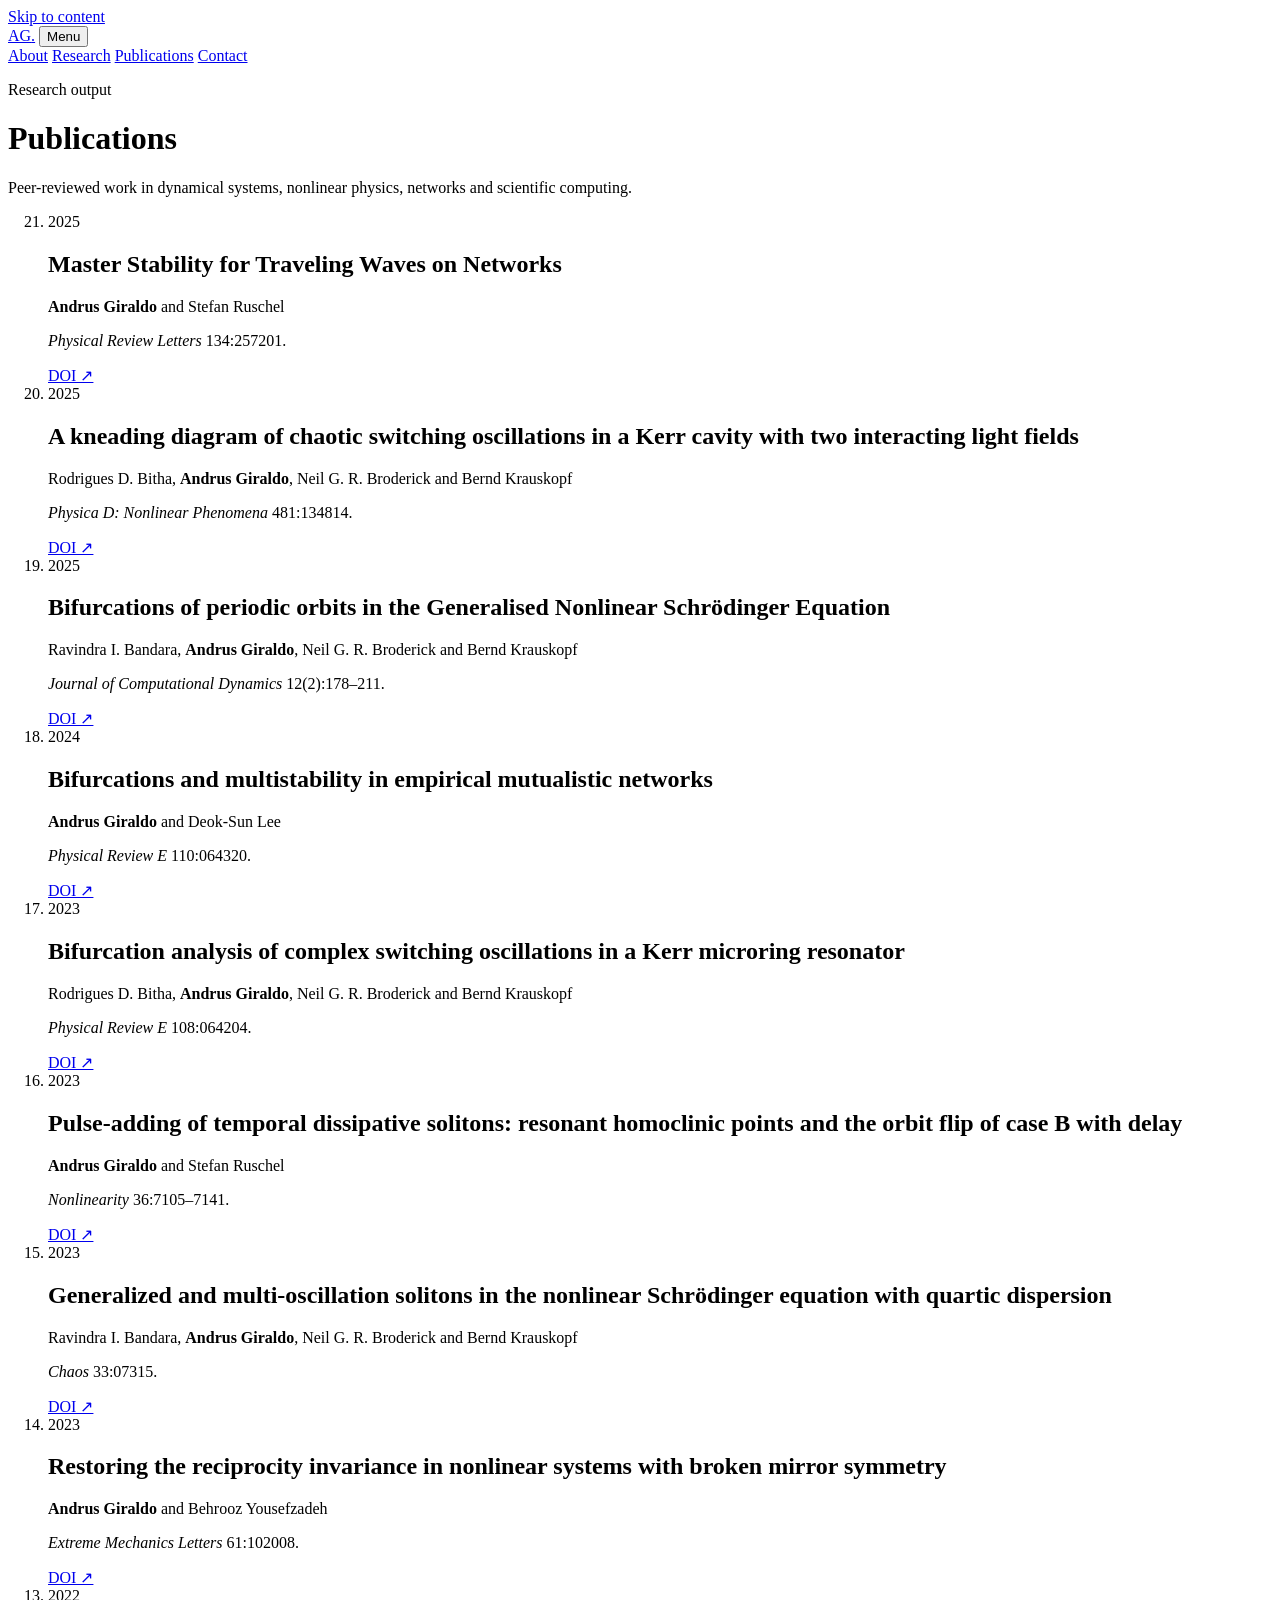
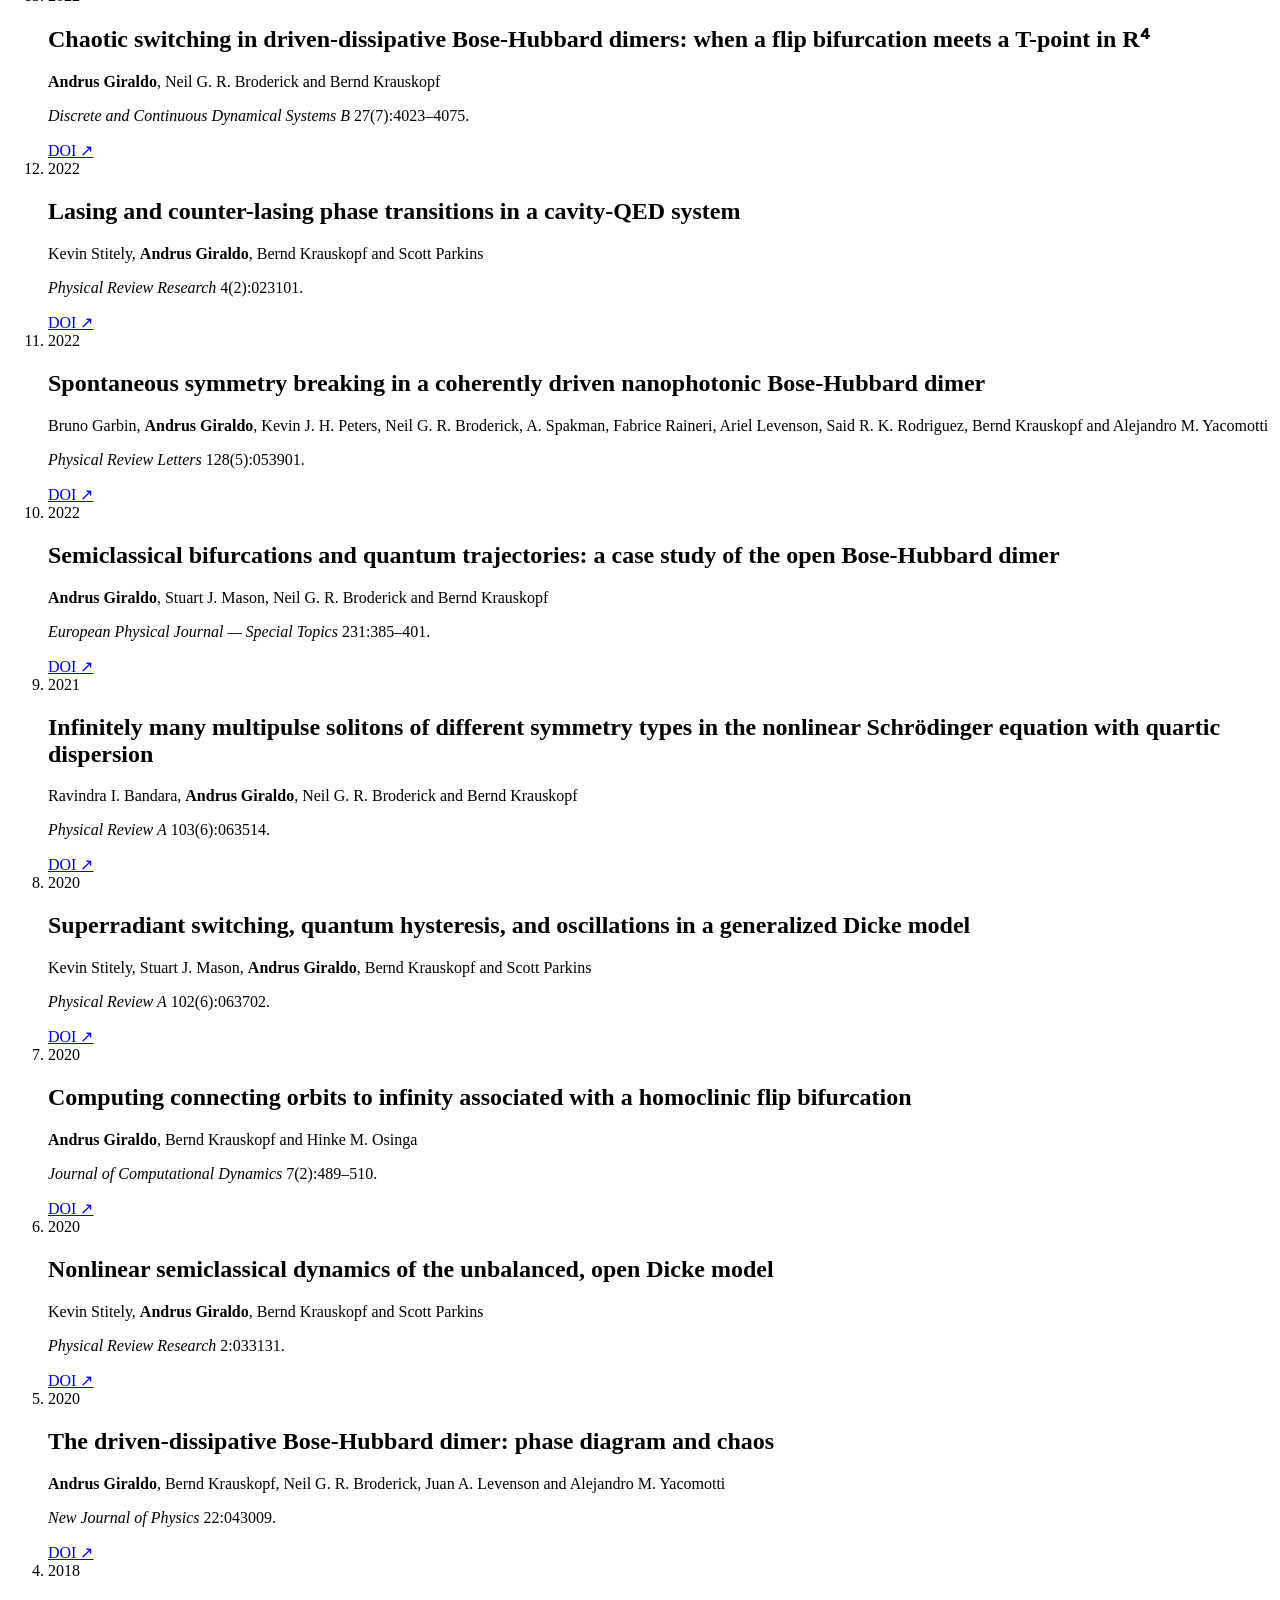
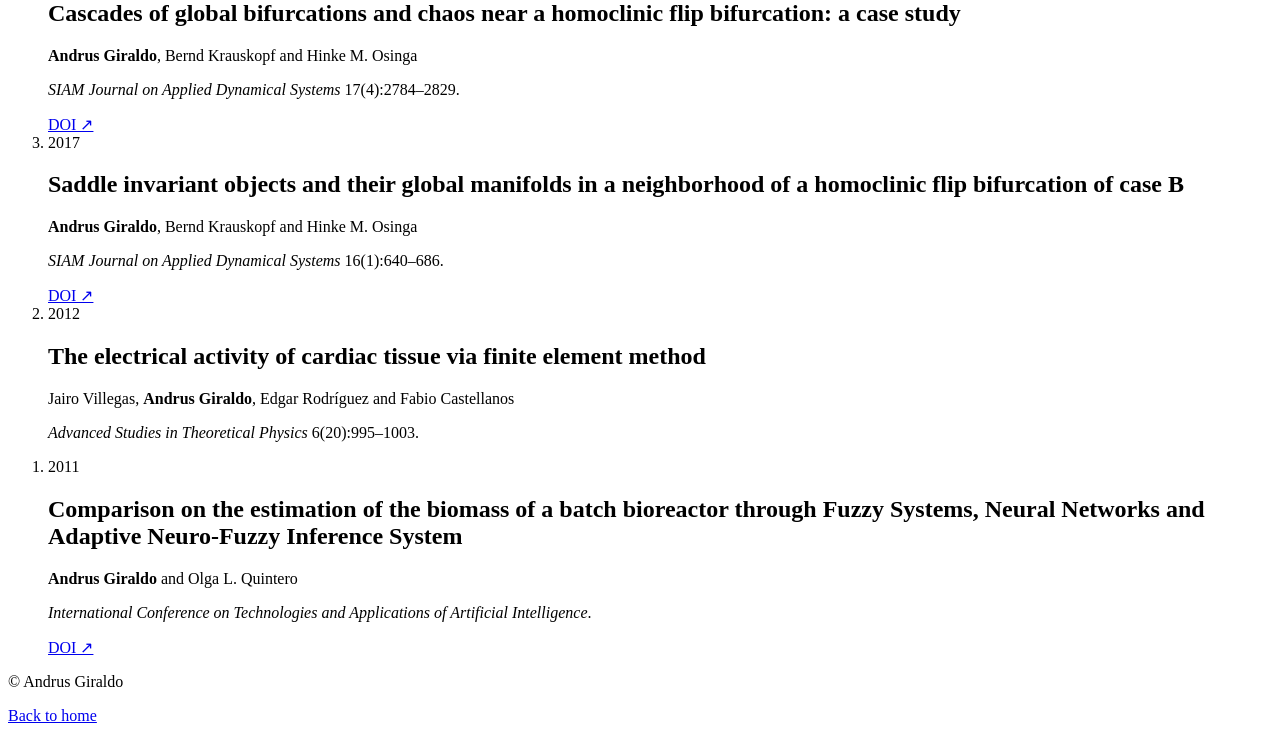
==== publications.html @ b0c6b475 "Add publications.html" ====
<!doctype html>
<html lang="en">
<head>
  <meta charset="utf-8">
  <meta name="viewport" content="width=device-width, initial-scale=1">
  <meta name="description" content="Research publications by Andrus Giraldo in dynamical systems, nonlinear physics and applied mathematics.">
  <title>Publications | Andrus Giraldo</title>
  <link rel="stylesheet" href="styles.css">
</head>
<body>
  <a class="skip-link" href="#main">Skip to content</a>
  <header class="site-header">
    <nav class="nav shell" aria-label="Primary navigation">
      <a class="wordmark" href="index.html">AG<span>.</span></a>
      <button class="menu-toggle" type="button" aria-expanded="false" aria-controls="nav-links">Menu</button>
      <div class="nav-links" id="nav-links">
        <a href="index.html">About</a>
        <a href="index.html#research">Research</a>
        <a class="active" href="publications.html">Publications</a>
        <a href="index.html#contact">Contact</a>
      </div>
    </nav>
  </header>
  <main id="main">
    <header class="page-heading shell">
      <p class="eyebrow">Research output</p>
      <h1>Publications</h1>
      <p>Peer-reviewed work in dynamical systems, nonlinear physics, networks and scientific computing.</p>
    </header>
    <section class="publication-section shell" aria-label="Publication list">
      <ol class="publication-list" reversed>
        <li><div class="pub-year">2025</div><div><h2>Master Stability for Traveling Waves on Networks</h2><p><strong>Andrus Giraldo</strong> and Stefan Ruschel</p><p><em>Physical Review Letters</em> 134:257201.</p><a href="https://doi.org/10.1103/6v64-j5fd">DOI ↗</a></div></li>
        <li><div class="pub-year">2025</div><div><h2>A kneading diagram of chaotic switching oscillations in a Kerr cavity with two interacting light fields</h2><p>Rodrigues D. Bitha, <strong>Andrus Giraldo</strong>, Neil G. R. Broderick and Bernd Krauskopf</p><p><em>Physica D: Nonlinear Phenomena</em> 481:134814.</p><a href="https://doi.org/10.1016/j.physd.2025.134814">DOI ↗</a></div></li>
        <li><div class="pub-year">2025</div><div><h2>Bifurcations of periodic orbits in the Generalised Nonlinear Schrödinger Equation</h2><p>Ravindra I. Bandara, <strong>Andrus Giraldo</strong>, Neil G. R. Broderick and Bernd Krauskopf</p><p><em>Journal of Computational Dynamics</em> 12(2):178–211.</p><a href="https://doi.org/10.3934/jcd.2024021">DOI ↗</a></div></li>
        <li><div class="pub-year">2024</div><div><h2>Bifurcations and multistability in empirical mutualistic networks</h2><p><strong>Andrus Giraldo</strong> and Deok-Sun Lee</p><p><em>Physical Review E</em> 110:064320.</p><a href="https://doi.org/10.1103/PhysRevE.110.064320">DOI ↗</a></div></li>
        <li><div class="pub-year">2023</div><div><h2>Bifurcation analysis of complex switching oscillations in a Kerr microring resonator</h2><p>Rodrigues D. Bitha, <strong>Andrus Giraldo</strong>, Neil G. R. Broderick and Bernd Krauskopf</p><p><em>Physical Review E</em> 108:064204.</p><a href="https://doi.org/10.1103/PhysRevE.108.064204">DOI ↗</a></div></li>
        <li><div class="pub-year">2023</div><div><h2>Pulse-adding of temporal dissipative solitons: resonant homoclinic points and the orbit flip of case B with delay</h2><p><strong>Andrus Giraldo</strong> and Stefan Ruschel</p><p><em>Nonlinearity</em> 36:7105–7141.</p><a href="https://doi.org/10.1088/1361-6544/ad07ec">DOI ↗</a></div></li>
        <li><div class="pub-year">2023</div><div><h2>Generalized and multi-oscillation solitons in the nonlinear Schrödinger equation with quartic dispersion</h2><p>Ravindra I. Bandara, <strong>Andrus Giraldo</strong>, Neil G. R. Broderick and Bernd Krauskopf</p><p><em>Chaos</em> 33:07315.</p><a href="https://doi.org/10.1063/5.0152562">DOI ↗</a></div></li>
        <li><div class="pub-year">2023</div><div><h2>Restoring the reciprocity invariance in nonlinear systems with broken mirror symmetry</h2><p><strong>Andrus Giraldo</strong> and Behrooz Yousefzadeh</p><p><em>Extreme Mechanics Letters</em> 61:102008.</p><a href="https://doi.org/10.1016/j.eml.2023.102008">DOI ↗</a></div></li>
        <li><div class="pub-year">2022</div><div><h2>Chaotic switching in driven-dissipative Bose-Hubbard dimers: when a flip bifurcation meets a T-point in R⁴</h2><p><strong>Andrus Giraldo</strong>, Neil G. R. Broderick and Bernd Krauskopf</p><p><em>Discrete and Continuous Dynamical Systems B</em> 27(7):4023–4075.</p><a href="https://doi.org/10.3934/dcdsb.2021217">DOI ↗</a></div></li>
        <li><div class="pub-year">2022</div><div><h2>Lasing and counter-lasing phase transitions in a cavity-QED system</h2><p>Kevin Stitely, <strong>Andrus Giraldo</strong>, Bernd Krauskopf and Scott Parkins</p><p><em>Physical Review Research</em> 4(2):023101.</p><a href="https://doi.org/10.1103/PhysRevResearch.4.023101">DOI ↗</a></div></li>
        <li><div class="pub-year">2022</div><div><h2>Spontaneous symmetry breaking in a coherently driven nanophotonic Bose-Hubbard dimer</h2><p>Bruno Garbin, <strong>Andrus Giraldo</strong>, Kevin J. H. Peters, Neil G. R. Broderick, A. Spakman, Fabrice Raineri, Ariel Levenson, Said R. K. Rodriguez, Bernd Krauskopf and Alejandro M. Yacomotti</p><p><em>Physical Review Letters</em> 128(5):053901.</p><a href="https://doi.org/10.1103/PhysRevLett.128.053901">DOI ↗</a></div></li>
        <li><div class="pub-year">2022</div><div><h2>Semiclassical bifurcations and quantum trajectories: a case study of the open Bose-Hubbard dimer</h2><p><strong>Andrus Giraldo</strong>, Stuart J. Mason, Neil G. R. Broderick and Bernd Krauskopf</p><p><em>European Physical Journal — Special Topics</em> 231:385–401.</p><a href="https://doi.org/10.1140/epjs/s11734-021-00416-2">DOI ↗</a></div></li>
        <li><div class="pub-year">2021</div><div><h2>Infinitely many multipulse solitons of different symmetry types in the nonlinear Schrödinger equation with quartic dispersion</h2><p>Ravindra I. Bandara, <strong>Andrus Giraldo</strong>, Neil G. R. Broderick and Bernd Krauskopf</p><p><em>Physical Review A</em> 103(6):063514.</p><a href="https://doi.org/10.1103/PhysRevA.103.063514">DOI ↗</a></div></li>
        <li><div class="pub-year">2020</div><div><h2>Superradiant switching, quantum hysteresis, and oscillations in a generalized Dicke model</h2><p>Kevin Stitely, Stuart J. Mason, <strong>Andrus Giraldo</strong>, Bernd Krauskopf and Scott Parkins</p><p><em>Physical Review A</em> 102(6):063702.</p><a href="https://doi.org/10.1103/PhysRevA.102.063702">DOI ↗</a></div></li>
        <li><div class="pub-year">2020</div><div><h2>Computing connecting orbits to infinity associated with a homoclinic flip bifurcation</h2><p><strong>Andrus Giraldo</strong>, Bernd Krauskopf and Hinke M. Osinga</p><p><em>Journal of Computational Dynamics</em> 7(2):489–510.</p><a href="https://doi.org/10.3934/jcd.2020020">DOI ↗</a></div></li>
        <li><div class="pub-year">2020</div><div><h2>Nonlinear semiclassical dynamics of the unbalanced, open Dicke model</h2><p>Kevin Stitely, <strong>Andrus Giraldo</strong>, Bernd Krauskopf and Scott Parkins</p><p><em>Physical Review Research</em> 2:033131.</p><a href="https://doi.org/10.1103/PhysRevResearch.2.033131">DOI ↗</a></div></li>
        <li><div class="pub-year">2020</div><div><h2>The driven-dissipative Bose-Hubbard dimer: phase diagram and chaos</h2><p><strong>Andrus Giraldo</strong>, Bernd Krauskopf, Neil G. R. Broderick, Juan A. Levenson and Alejandro M. Yacomotti</p><p><em>New Journal of Physics</em> 22:043009.</p><a href="https://doi.org/10.1088/1367-2630/ab7539">DOI ↗</a></div></li>
        <li><div class="pub-year">2018</div><div><h2>Cascades of global bifurcations and chaos near a homoclinic flip bifurcation: a case study</h2><p><strong>Andrus Giraldo</strong>, Bernd Krauskopf and Hinke M. Osinga</p><p><em>SIAM Journal on Applied Dynamical Systems</em> 17(4):2784–2829.</p><a href="https://doi.org/10.1137/17M1149675">DOI ↗</a></div></li>
        <li><div class="pub-year">2017</div><div><h2>Saddle invariant objects and their global manifolds in a neighborhood of a homoclinic flip bifurcation of case B</h2><p><strong>Andrus Giraldo</strong>, Bernd Krauskopf and Hinke M. Osinga</p><p><em>SIAM Journal on Applied Dynamical Systems</em> 16(1):640–686.</p><a href="https://doi.org/10.1137/16M1097419">DOI ↗</a></div></li>
        <li><div class="pub-year">2012</div><div><h2>The electrical activity of cardiac tissue via finite element method</h2><p>Jairo Villegas, <strong>Andrus Giraldo</strong>, Edgar Rodríguez and Fabio Castellanos</p><p><em>Advanced Studies in Theoretical Physics</em> 6(20):995–1003.</p></div></li>
        <li><div class="pub-year">2011</div><div><h2>Comparison on the estimation of the biomass of a batch bioreactor through Fuzzy Systems, Neural Networks and Adaptive Neuro-Fuzzy Inference System</h2><p><strong>Andrus Giraldo</strong> and Olga L. Quintero</p><p><em>International Conference on Technologies and Applications of Artificial Intelligence</em>.</p><a href="https://doi.org/10.1109/TAAI.2011.15">DOI ↗</a></div></li>
      </ol>
    </section>
  </main>
  <footer class="site-footer shell"><p>© <span id="year"></span> Andrus Giraldo</p><a href="index.html">Back to home</a></footer>
  <script src="script.js"></script>
</body>
</html>
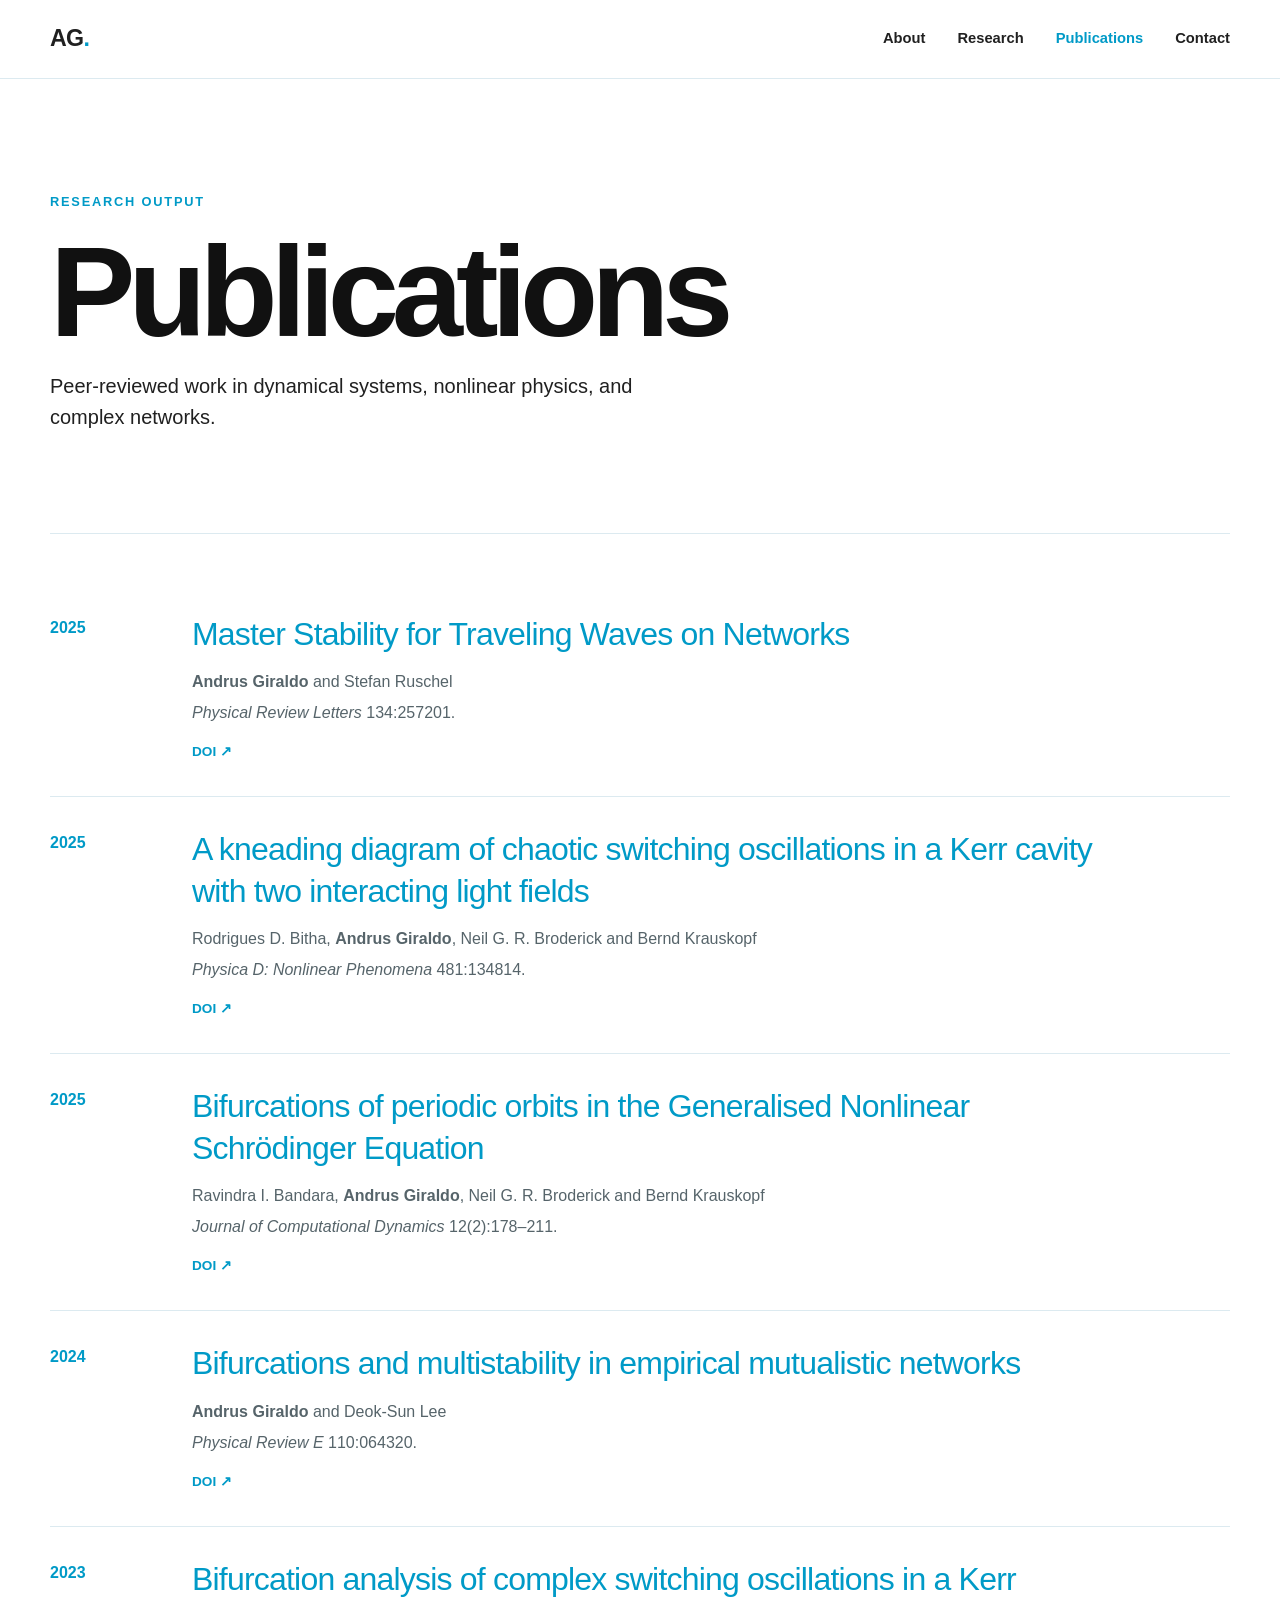
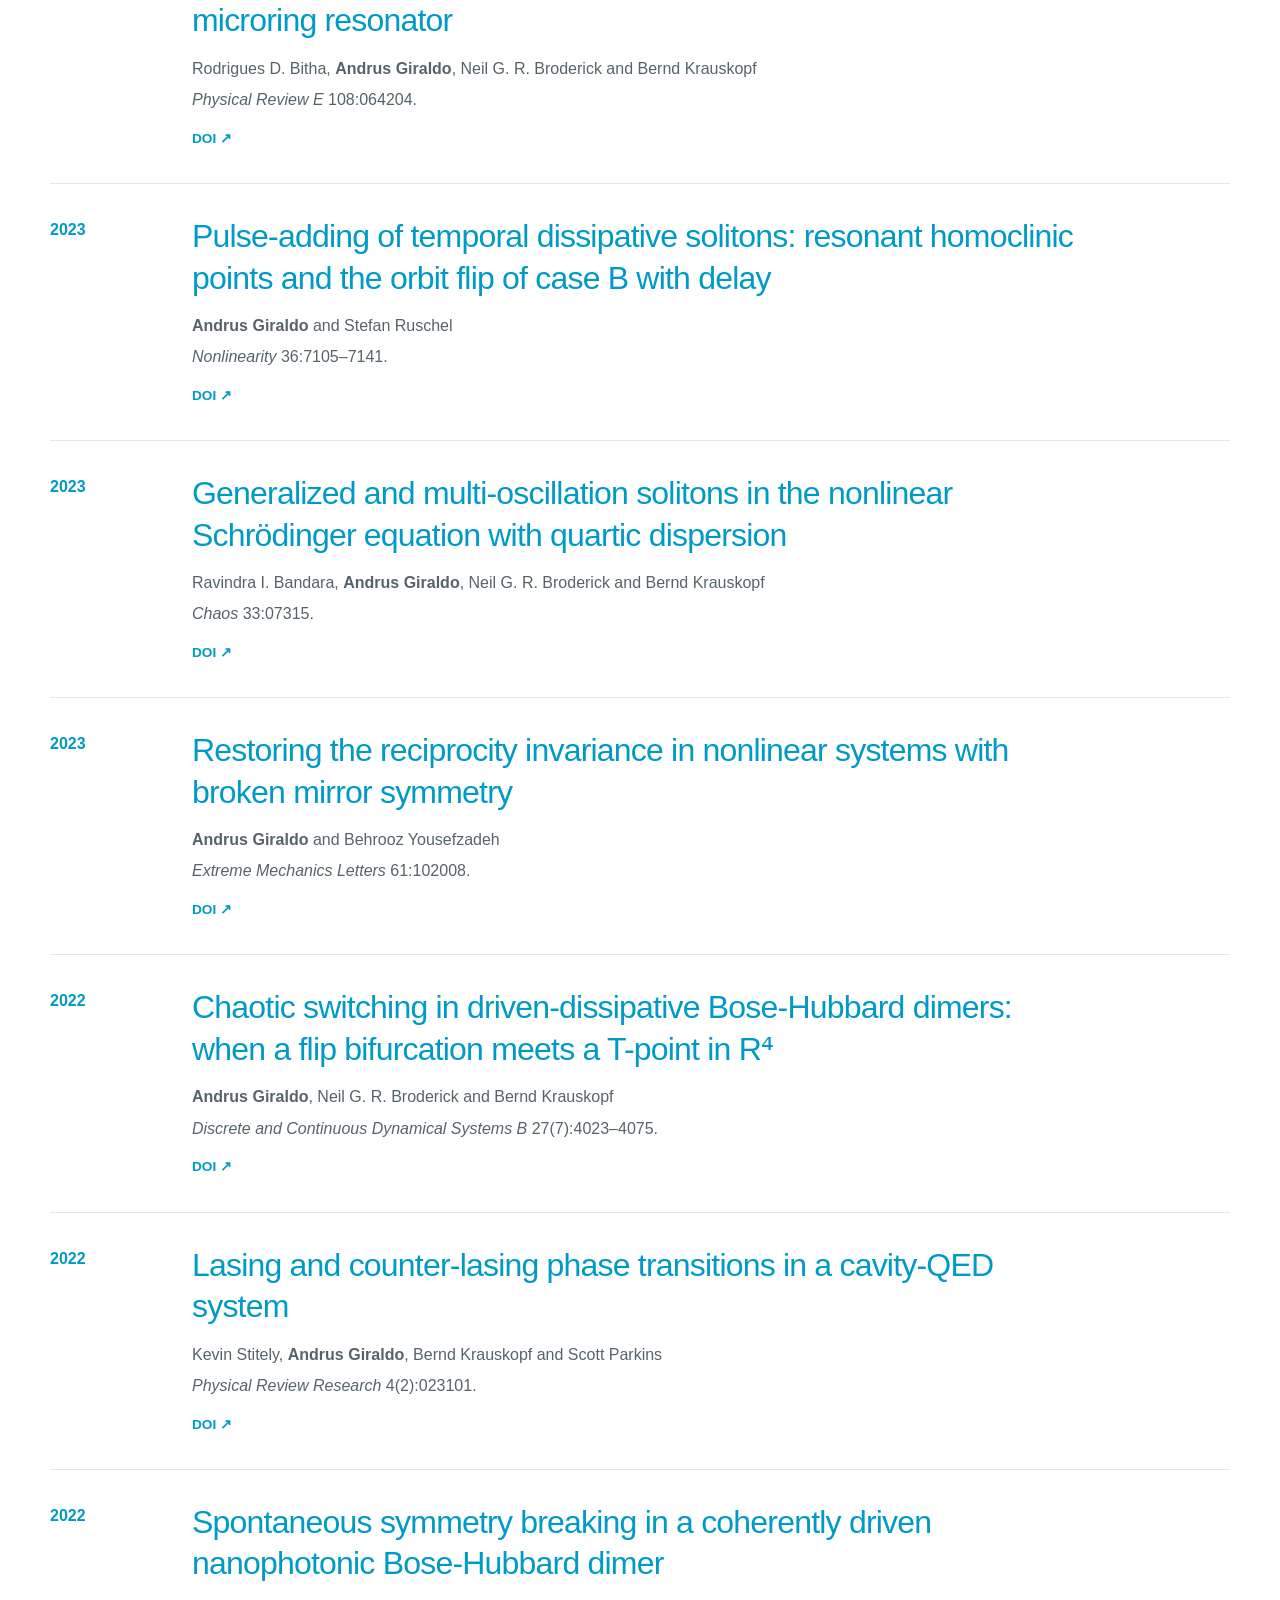
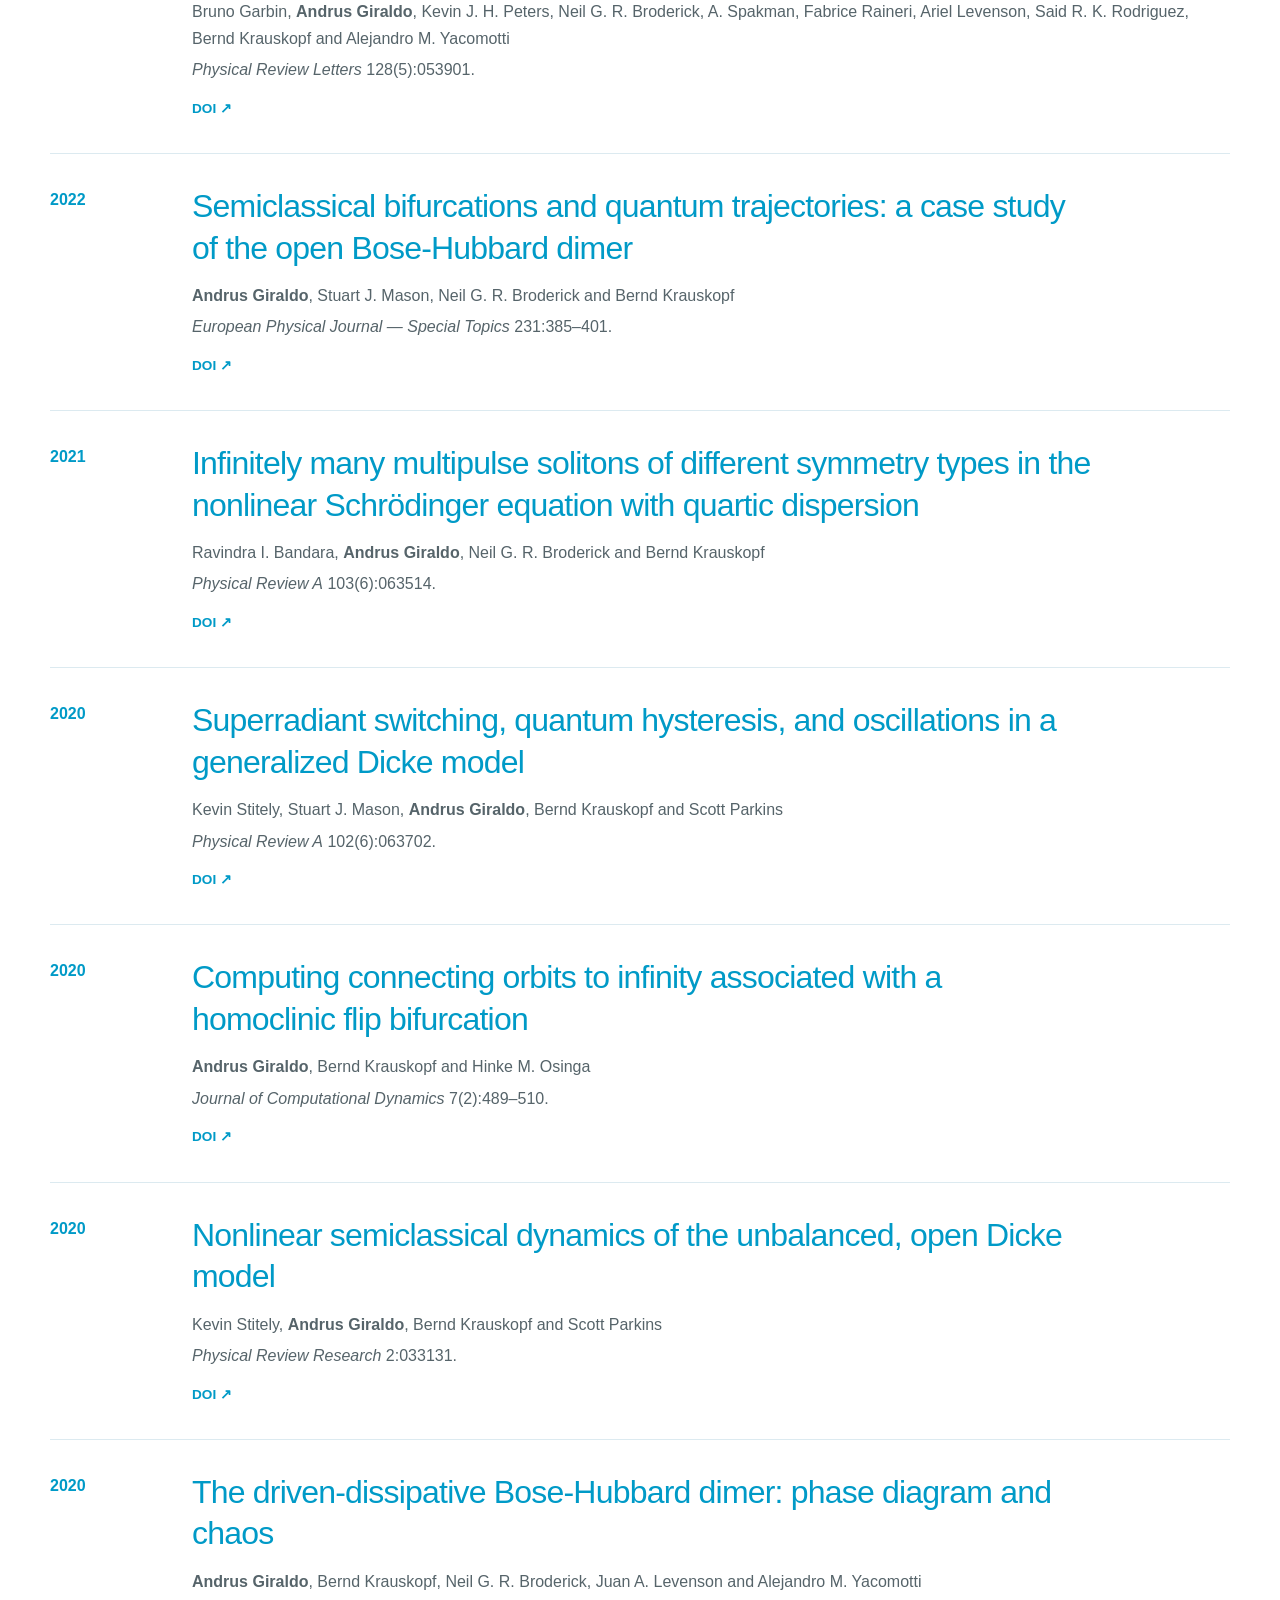
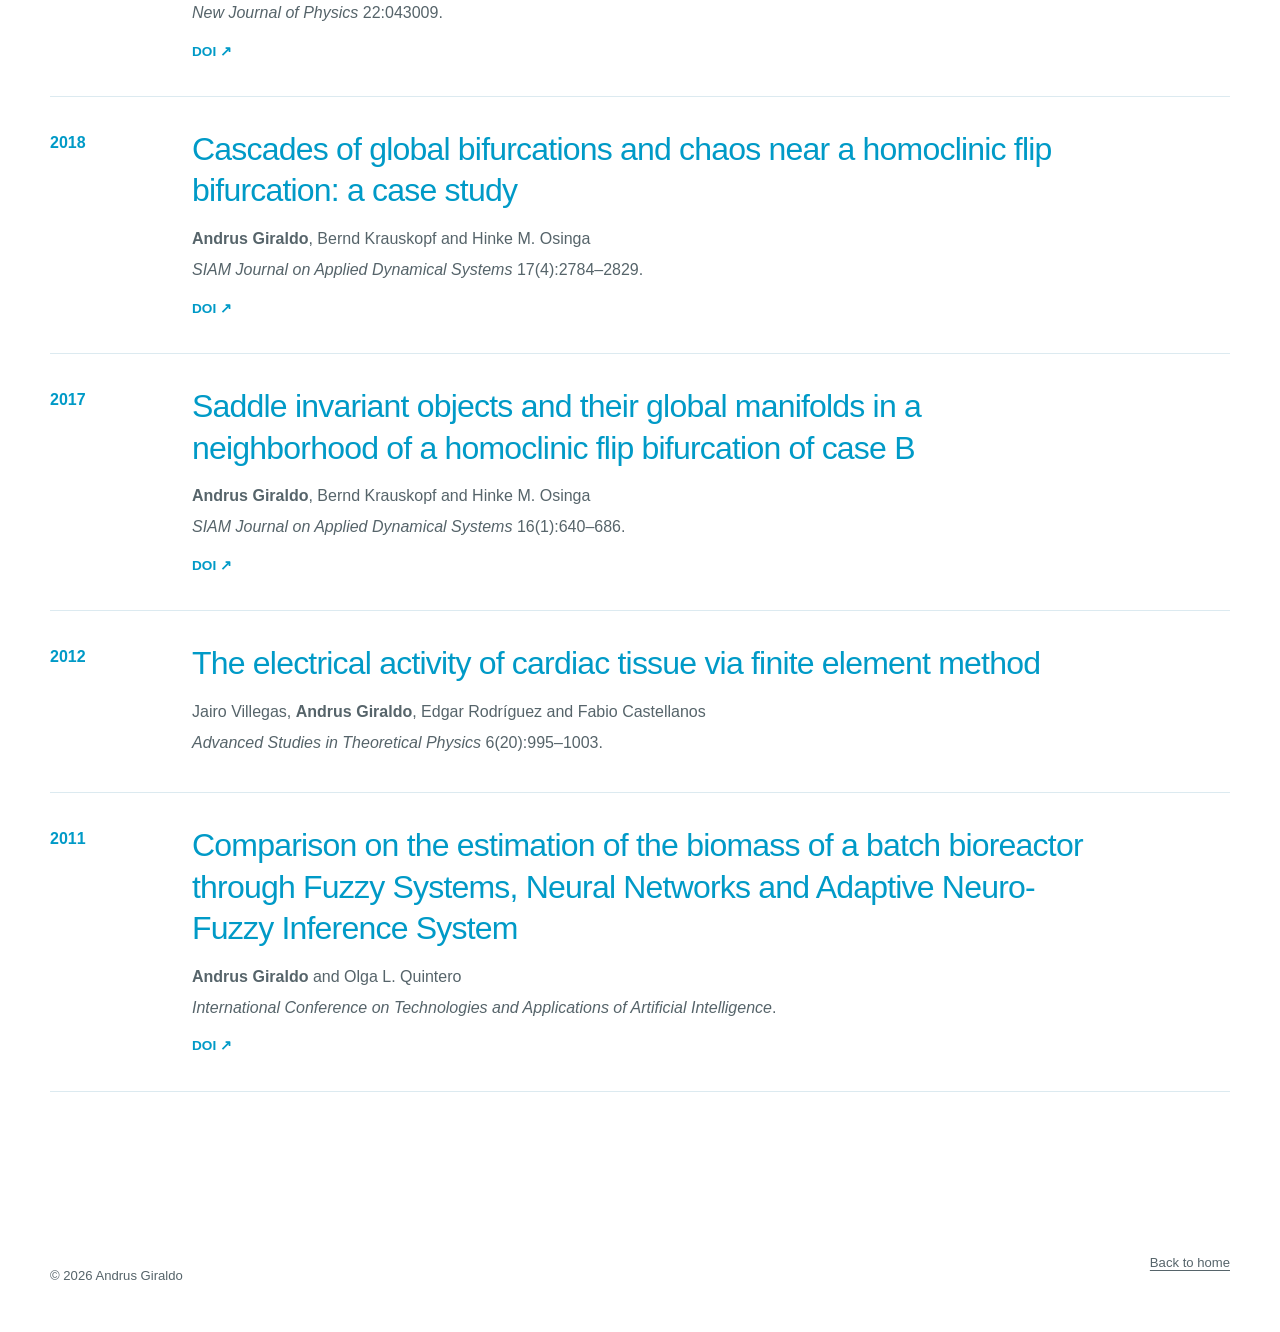
==== commit 7017dd38: "Update publications.html" ====
--- a/publications.html
+++ b/publications.html
@@ -25,7 +25,7 @@
     <header class="page-heading shell">
       <p class="eyebrow">Research output</p>
       <h1>Publications</h1>
-      <p>Peer-reviewed work in dynamical systems, nonlinear physics, networks and scientific computing.</p>
+      <p>Peer-reviewed work in dynamical systems, nonlinear physics, and complex networks.</p>
     </header>
     <section class="publication-section shell" aria-label="Publication list">
       <ol class="publication-list" reversed>
--- a/styles.css
+++ b/styles.css
@@ -0,0 +1,92 @@
+:root {
+  --ink: #202020;
+  --paper: #ffffff;
+  --white: #fff;
+  --teal: #009ac7;
+  --aqua: #75d4eb;
+  --navy: #173d4a;
+  --line: #dceaf0;
+  --muted: #56646a;
+  --sans: "PT Sans", "Open Sans", Arial, sans-serif;
+  --serif: "PT Sans", "Open Sans", Arial, sans-serif;
+}
+* { box-sizing: border-box; }
+html { scroll-behavior: smooth; }
+body { margin: 0; background: var(--paper); color: var(--ink); font: 400 1rem/1.7 var(--sans); }
+a { color: inherit; text-underline-offset: .2em; }
+img { display: block; max-width: 100%; }
+.shell { width: min(1180px, calc(100% - 3rem)); margin-inline: auto; }
+.skip-link { position: fixed; left: 1rem; top: -5rem; z-index: 100; padding: .75rem 1rem; background: var(--white); }
+.skip-link:focus { top: 1rem; }
+.site-header { border-bottom: 1px solid var(--line); background: rgba(255,255,255,.96); position: sticky; top: 0; z-index: 20; backdrop-filter: blur(10px); }
+.nav { min-height: 78px; display: flex; align-items: center; justify-content: space-between; }
+.wordmark { font: 700 1.45rem/1 var(--serif); text-decoration: none; letter-spacing: -.03em; }
+.wordmark span { color: var(--teal); }
+.nav-links { display: flex; gap: 2rem; align-items: center; }
+.nav-links a { text-decoration: none; font-size: .92rem; font-weight: 650; }
+.nav-links a.active, .nav-links a:hover { color: var(--teal); }
+.menu-toggle { display: none; border: 1px solid var(--ink); background: transparent; padding: .5rem .75rem; font: inherit; }
+.hero { display: grid; grid-template-columns: 1.12fr .88fr; gap: clamp(3rem, 7vw, 7rem); align-items: center; min-height: calc(100vh - 78px); padding-block: 5rem; }
+.eyebrow { margin: 0 0 1.25rem; color: var(--teal); text-transform: uppercase; letter-spacing: .14em; font-weight: 750; font-size: .8rem; }
+.hero h1, .page-heading h1 { margin: 0; color: #111; font: 700 clamp(4rem, 9vw, 7.8rem)/.92 var(--serif); letter-spacing: -.055em; }
+.role { margin: 1rem 0 0; color: var(--teal); font-size: clamp(1.05rem, 2vw, 1.35rem); font-weight: 700; font-style: italic; }
+.lead { max-width: 760px; margin: 2.2rem 0; font: 400 clamp(1.15rem, 2vw, 1.45rem)/1.55 var(--serif); text-align: justify;}
+.hero-actions { display: flex; gap: .8rem; flex-wrap: wrap; }
+.button { display: inline-block; padding: .83rem 1.15rem; border: 1px solid var(--ink); text-decoration: none; font-weight: 700; }
+.button.primary { color: var(--white); background: var(--ink); }
+.button:hover { color: var(--white); background: var(--teal); border-color: var(--teal); }
+.position { margin-top: 2rem; color: var(--muted); font-size: .92rem; }
+.portrait-wrap { margin: 0; position: relative; }
+.portrait { width: 100%; aspect-ratio: 3/4; object-fit: cover; }
+.portrait-wrap::before { content: ""; position: absolute; inset: -14px 14px 14px -14px; background: #dff5fb; z-index: -1; }
+.portrait-wrap figcaption { margin-top: 1rem; color: var(--muted); font-size: .78rem; }
+.statement { display: grid; grid-template-columns: 1fr 1fr; gap: clamp(2.5rem, 6vw, 6rem); align-items: center; padding-block: 7rem; border-top: 1px solid var(--line); }
+.featured { display: grid; grid-template-columns: 90px 1fr; gap: 2rem; padding-block: 8rem; border-top: 1px solid var(--line); }
+.section-number { margin: .35rem 0; color: var(--teal); font: 700 .8rem/1 var(--sans); }
+h2 { margin: 0 0 1.5rem; color: var(--teal); font: 700 clamp(2.6rem, 5vw, 4.6rem)/1 var(--serif); letter-spacing: -.035em; }
+.large-copy { margin-top: 0; font: 400 clamp(1.35rem, 2.3vw, 2rem)/1.45 var(--serif); }
+.statement > div { max-width: 900px; }
+.animation-wrap { margin: 0; }
+.animation-wrap img { width: 100%; background: #fff; }
+.animation-wrap figcaption { margin-top: .75rem; color: var(--muted); font-size: .82rem; text-align: center; }
+.research-section { background: linear-gradient(135deg, #087da0, #009ac7); color: var(--white); padding-block: 7rem; }
+.research-section h2, .contact-section h2 { color: var(--white); }
+.section-heading { display: grid; grid-template-columns: 90px 1fr; gap: 2rem; }
+.research-grid { display: grid; grid-template-columns: repeat(2, 1fr); margin-top: 3rem; border-top: 1px solid rgba(255,255,255,.25); border-left: 1px solid rgba(255,255,255,.25); }
+.research-grid article { padding: 2.5rem; border-right: 1px solid rgba(255,255,255,.25); border-bottom: 1px solid rgba(255,255,255,.25); }
+.research-grid article > span { color: var(--aqua); font-size: .78rem; }
+.research-grid h3 { font: 400 1.65rem/1.2 var(--serif); }
+.research-grid p { color: #cad9d7; }
+.featured h2 { max-width: 880px; }
+.text-link { color: var(--teal); font-weight: 750; }
+.contact-section { background: #222; color: var(--white); padding-block: 7rem; border-top: 7px solid var(--teal); }
+.contact-grid { display: grid; grid-template-columns: 1.2fr .8fr; gap: 4rem; }
+.eyebrow.light { color: #bdece5; }
+address { font-style: normal; display: flex; flex-direction: column; gap: .8rem; }
+address a { font-weight: 700; }
+.site-footer { display: flex; justify-content: space-between; gap: 1rem; padding-block: 2rem; font-size: .82rem; color: var(--muted); }
+.page-heading { padding-block: 7rem 5rem; border-bottom: 1px solid var(--line); }
+.page-heading h1 { font-size: clamp(4rem, 10vw, 8rem); }
+.page-heading > p:last-child { max-width: 650px; font: 400 1.25rem/1.55 var(--serif); }
+.publication-section { padding-block: 3rem 8rem; }
+.publication-list { list-style: none; padding: 0; margin: 0; }
+.publication-list li { display: grid; grid-template-columns: 110px 1fr; gap: 2rem; padding: 2rem 0; border-bottom: 1px solid var(--line); }
+.pub-year { color: var(--teal); font-weight: 800; }
+.publication-list h2 { max-width: 900px; margin: 0 0 .8rem; font: 400 clamp(1.35rem, 2.5vw, 2rem)/1.3 var(--serif); letter-spacing: -.025em; }
+.publication-list p { margin: .25rem 0; color: var(--muted); }
+.publication-list a { display: inline-block; margin-top: .6rem; color: var(--teal); font-size: .85rem; font-weight: 800; text-decoration: none; }
+@media (max-width: 760px) {
+  .shell { width: min(100% - 2rem, 1180px); }
+  .menu-toggle { display: block; }
+  .nav-links { display: none; position: absolute; top: 78px; left: 0; right: 0; background: var(--paper); border-bottom: 1px solid var(--line); padding: 1.25rem 1rem; flex-direction: column; align-items: flex-start; }
+  .nav-links.open { display: flex; }
+  .hero { grid-template-columns: 1fr; min-height: auto; padding-block: 4rem; }
+  .hero h1 { font-size: clamp(4.1rem, 22vw, 6.5rem); }
+  .portrait-wrap { width: min(88%, 420px); margin-inline: auto; }
+  .statement, .featured, .section-heading { grid-template-columns: 1fr; gap: 2rem; padding-block: 5rem; }
+  .research-grid, .contact-grid { grid-template-columns: 1fr; }
+  .research-grid article { padding: 1.75rem; }
+  .publication-list li { grid-template-columns: 1fr; gap: .5rem; }
+  .page-heading { padding-block: 5rem 3rem; }
+}
+@media (prefers-reduced-motion: reduce) { html { scroll-behavior: auto; } }
